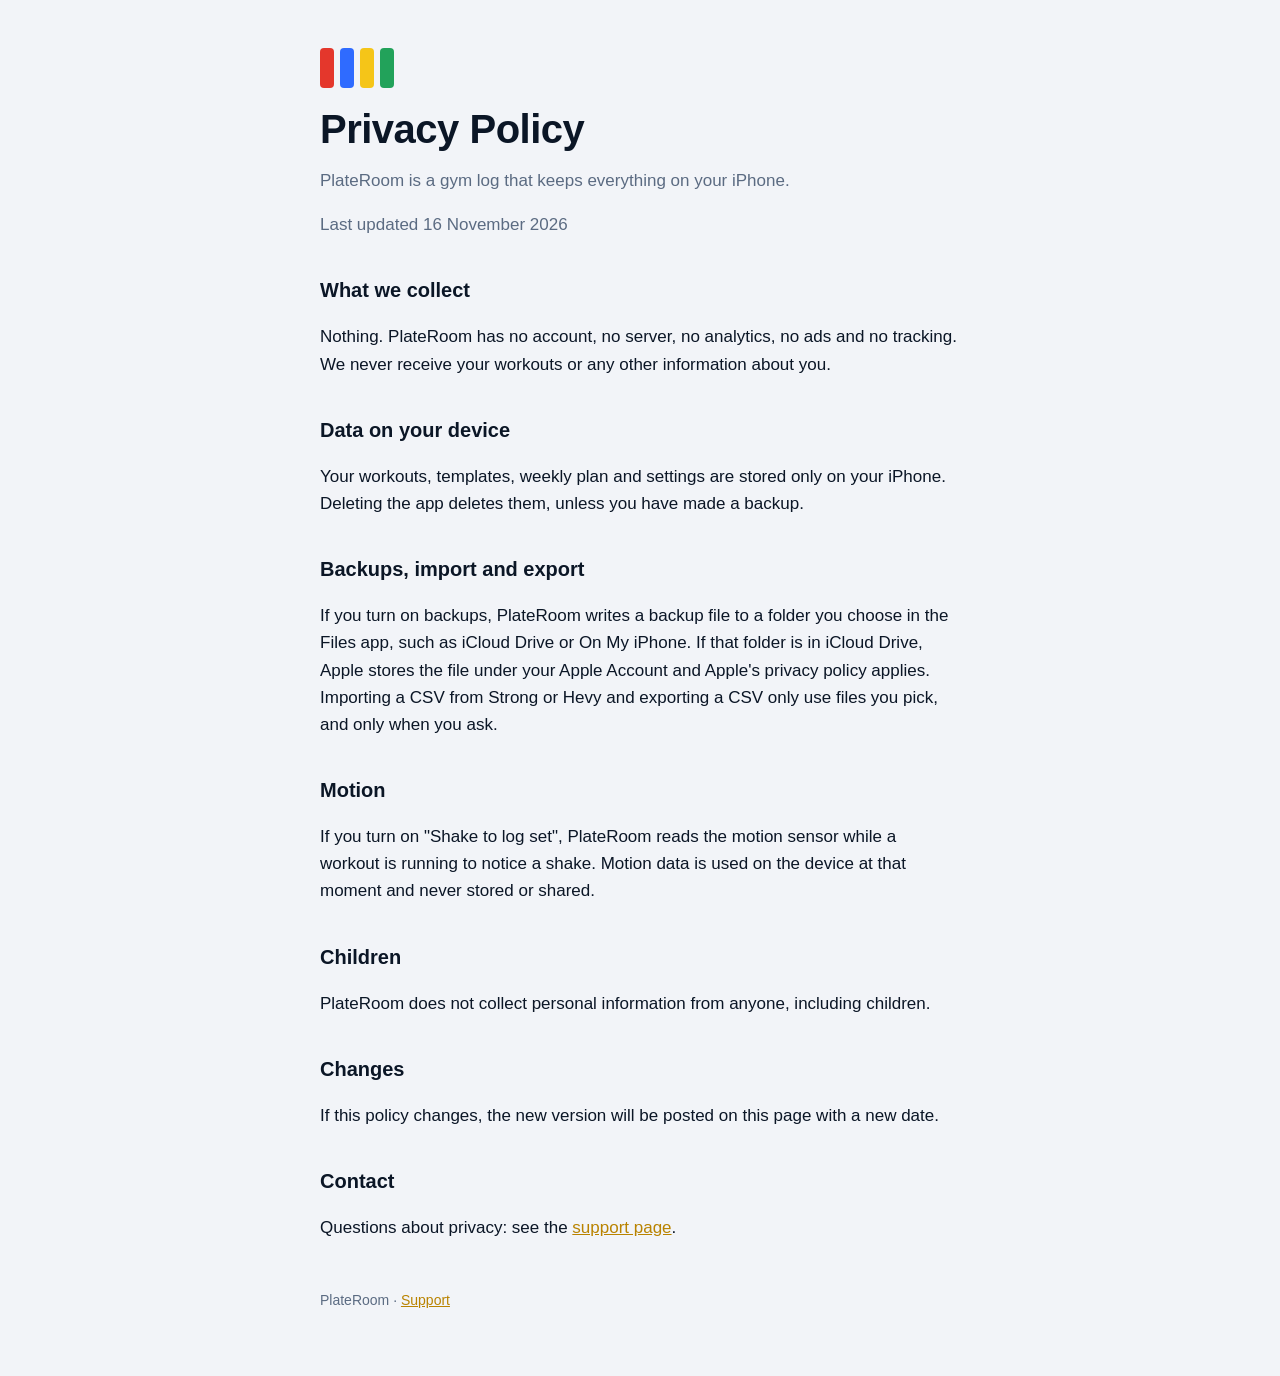
==== privacy.html @ a62b3860 "Add PlateRoom privacy policy and support pages" ====
<!doctype html>
<html lang="en">
<head>
<meta charset="utf-8">
<meta name="viewport" content="width=device-width, initial-scale=1, viewport-fit=cover">
<title>PlateRoom Privacy Policy</title>
<link rel="stylesheet" href="style.css">
</head>
<body>
<main>
<div class="plates" aria-hidden="true"><span style="background:#E4372C"></span><span style="background:#2F6BFF"></span><span style="background:#F5C518"></span><span style="background:#22A25A"></span></div>
<h1>Privacy Policy</h1>
<p class="lede">PlateRoom is a gym log that keeps everything on your iPhone.</p>
<p class="updated">Last updated 16 November 2026</p>

<h2>What we collect</h2>
<p>Nothing. PlateRoom has no account, no server, no analytics, no ads and no tracking. We never receive your workouts or any other information about you.</p>

<h2>Data on your device</h2>
<p>Your workouts, templates, weekly plan and settings are stored only on your iPhone. Deleting the app deletes them, unless you have made a backup.</p>

<h2>Backups, import and export</h2>
<p>If you turn on backups, PlateRoom writes a backup file to a folder you choose in the Files app, such as iCloud Drive or On My iPhone. If that folder is in iCloud Drive, Apple stores the file under your Apple Account and Apple's privacy policy applies. Importing a CSV from Strong or Hevy and exporting a CSV only use files you pick, and only when you ask.</p>

<h2>Motion</h2>
<p>If you turn on "Shake to log set", PlateRoom reads the motion sensor while a workout is running to notice a shake. Motion data is used on the device at that moment and never stored or shared.</p>

<h2>Children</h2>
<p>PlateRoom does not collect personal information from anyone, including children.</p>

<h2>Changes</h2>
<p>If this policy changes, the new version will be posted on this page with a new date.</p>

<h2>Contact</h2>
<p>Questions about privacy: see the <a href="support.html">support page</a>.</p>
<footer>PlateRoom · <a href="support.html">Support</a></footer>
</main>
</body>
</html>
---- style.css ----
:root { --bg: #0B1626; --card: #13233A; --ink: #F2F5FA; --muted: #8EA0BA; --gold: #FFC83D; --line: #22344F; color-scheme: dark; }
@media (prefers-color-scheme: light) {
  :root { --bg: #F2F4F8; --card: #FFFFFF; --ink: #0B1626; --muted: #5B6B82; --gold: #B98300; --line: #D5DCE6; color-scheme: light; }
}
* { box-sizing: border-box; }
body { margin: 0; background: var(--bg); color: var(--ink); font: 17px/1.6 -apple-system, BlinkMacSystemFont, "Segoe UI", sans-serif; }
main { max-width: 680px; margin: 0 auto; padding: 48px max(20px, env(safe-area-inset-left)) 64px; }
.plates { display: flex; gap: 6px; margin-bottom: 20px; }
.plates span { width: 14px; height: 40px; border-radius: 4px; }
h1 { font-size: 40px; line-height: 1.05; margin: 0 0 8px; font-stretch: condensed; font-weight: 900; letter-spacing: -0.5px; }
h2 { font-size: 20px; margin: 36px 0 8px; }
p, li { color: var(--ink); }
.lede, .updated { color: var(--muted); }
a { color: var(--gold); }
.card { background: var(--card); border: 1px solid var(--line); border-radius: 16px; padding: 4px 20px; margin-top: 20px; }
footer { margin-top: 48px; color: var(--muted); font-size: 14px; }
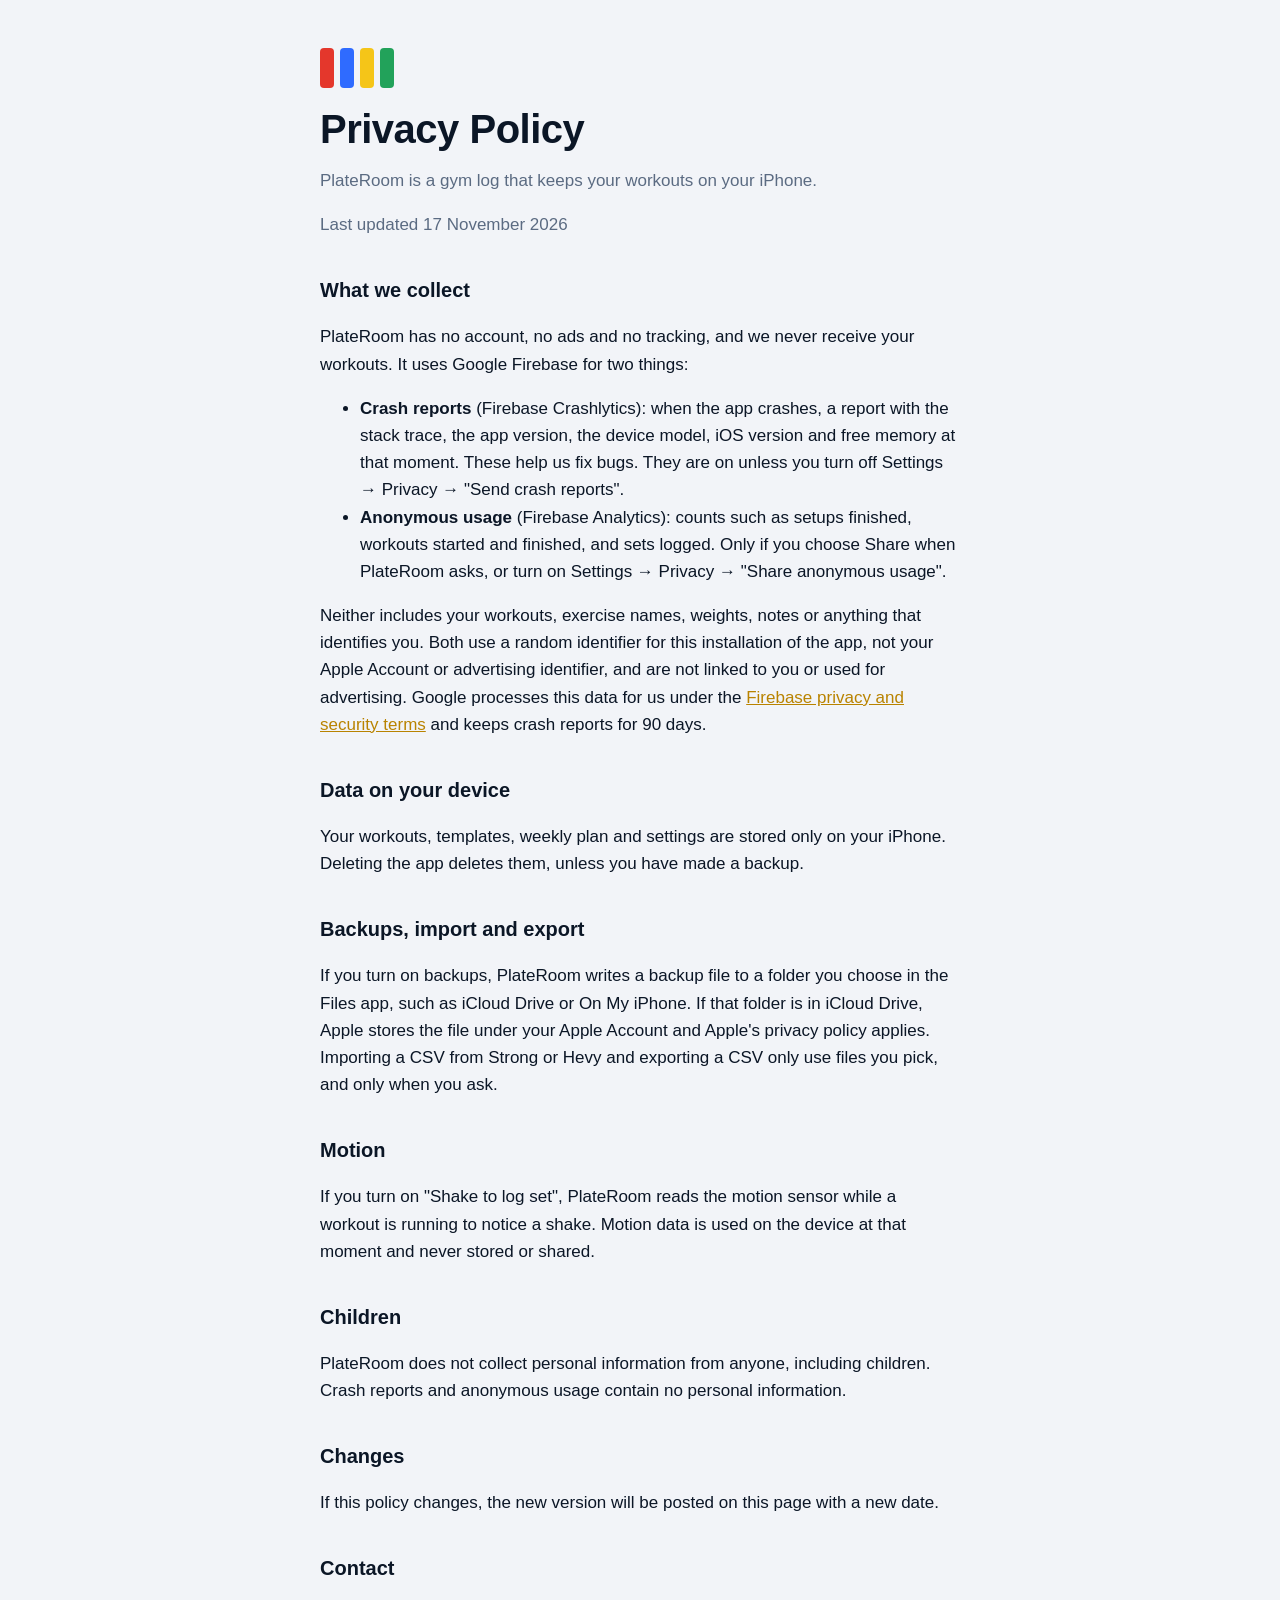
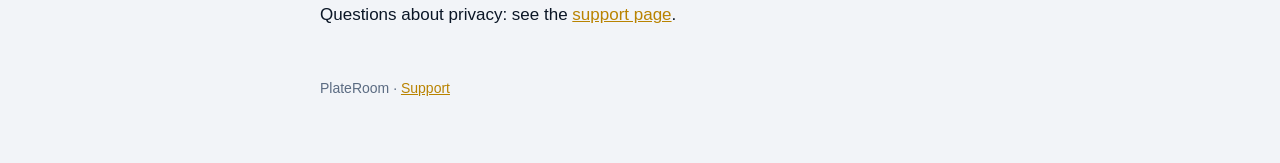
==== commit f8f33e6a: "Privacy policy: Firebase crash reports and opt-in anonymous usage Landing page: your workouts stay o" ====
--- a/privacy.html
+++ b/privacy.html
@@ -10,11 +10,16 @@
 <main>
 <div class="plates" aria-hidden="true"><span style="background:#E4372C"></span><span style="background:#2F6BFF"></span><span style="background:#F5C518"></span><span style="background:#22A25A"></span></div>
 <h1>Privacy Policy</h1>
-<p class="lede">PlateRoom is a gym log that keeps everything on your iPhone.</p>
-<p class="updated">Last updated 16 November 2026</p>
+<p class="lede">PlateRoom is a gym log that keeps your workouts on your iPhone.</p>
+<p class="updated">Last updated 17 November 2026</p>
 
 <h2>What we collect</h2>
-<p>Nothing. PlateRoom has no account, no server, no analytics, no ads and no tracking. We never receive your workouts or any other information about you.</p>
+<p>PlateRoom has no account, no ads and no tracking, and we never receive your workouts. It uses Google Firebase for two things:</p>
+<ul>
+<li><strong>Crash reports</strong> (Firebase Crashlytics): when the app crashes, a report with the stack trace, the app version, the device model, iOS version and free memory at that moment. These help us fix bugs. They are on unless you turn off Settings → Privacy → "Send crash reports".</li>
+<li><strong>Anonymous usage</strong> (Firebase Analytics): counts such as setups finished, workouts started and finished, and sets logged. Only if you choose Share when PlateRoom asks, or turn on Settings → Privacy → "Share anonymous usage".</li>
+</ul>
+<p>Neither includes your workouts, exercise names, weights, notes or anything that identifies you. Both use a random identifier for this installation of the app, not your Apple Account or advertising identifier, and are not linked to you or used for advertising. Google processes this data for us under the <a href="https://firebase.google.com/support/privacy">Firebase privacy and security terms</a> and keeps crash reports for 90 days.</p>
 
 <h2>Data on your device</h2>
 <p>Your workouts, templates, weekly plan and settings are stored only on your iPhone. Deleting the app deletes them, unless you have made a backup.</p>
@@ -26,7 +31,7 @@
 <p>If you turn on "Shake to log set", PlateRoom reads the motion sensor while a workout is running to notice a shake. Motion data is used on the device at that moment and never stored or shared.</p>
 
 <h2>Children</h2>
-<p>PlateRoom does not collect personal information from anyone, including children.</p>
+<p>PlateRoom does not collect personal information from anyone, including children. Crash reports and anonymous usage contain no personal information.</p>
 
 <h2>Changes</h2>
 <p>If this policy changes, the new version will be posted on this page with a new date.</p>
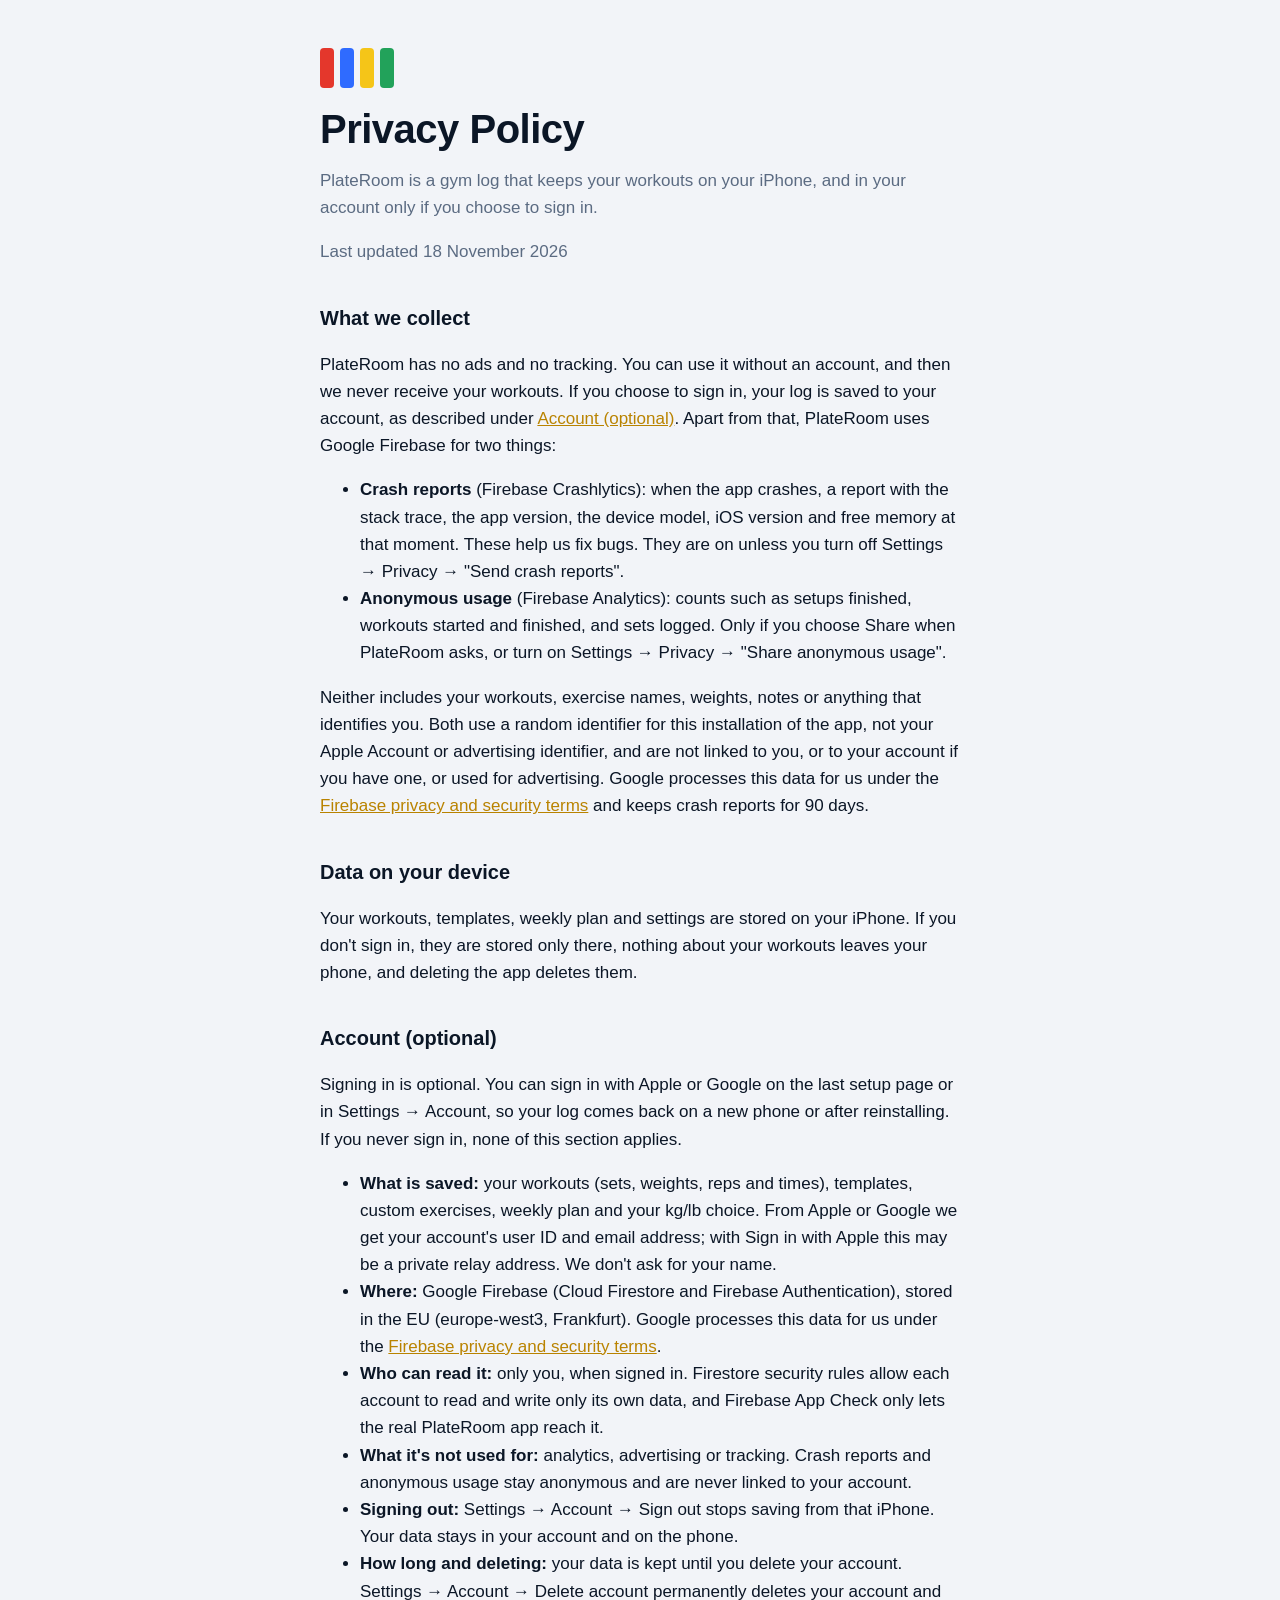
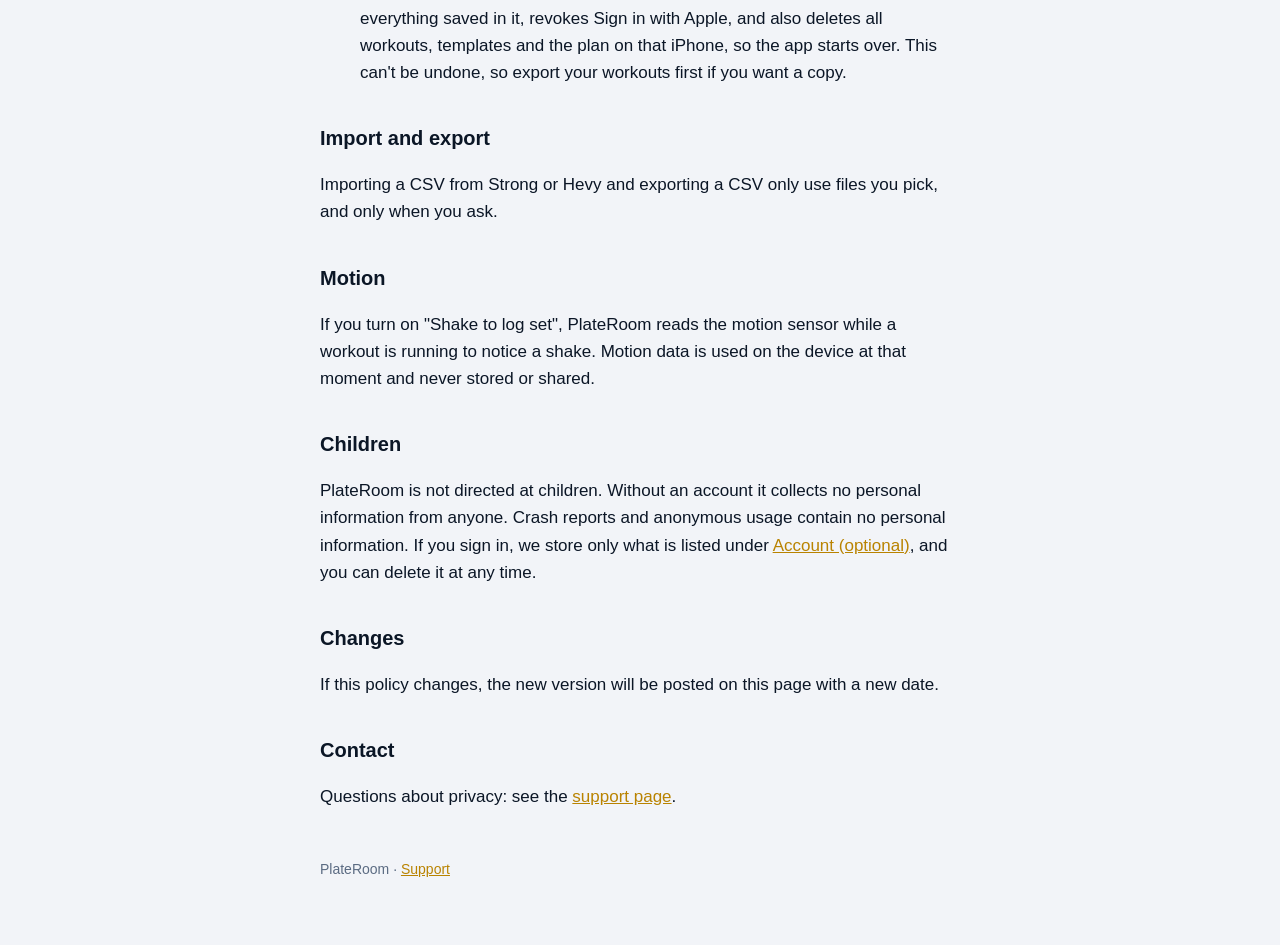
==== commit 9f51d6ef: "Privacy policy: optional account with Firebase sync Add an "Account (optional)" section: what is sav" ====
--- a/privacy.html
+++ b/privacy.html
@@ -10,28 +10,39 @@
 <main>
 <div class="plates" aria-hidden="true"><span style="background:#E4372C"></span><span style="background:#2F6BFF"></span><span style="background:#F5C518"></span><span style="background:#22A25A"></span></div>
 <h1>Privacy Policy</h1>
-<p class="lede">PlateRoom is a gym log that keeps your workouts on your iPhone.</p>
-<p class="updated">Last updated 17 November 2026</p>
+<p class="lede">PlateRoom is a gym log that keeps your workouts on your iPhone, and in your account only if you choose to sign in.</p>
+<p class="updated">Last updated 18 November 2026</p>
 
 <h2>What we collect</h2>
-<p>PlateRoom has no account, no ads and no tracking, and we never receive your workouts. It uses Google Firebase for two things:</p>
+<p>PlateRoom has no ads and no tracking. You can use it without an account, and then we never receive your workouts. If you choose to sign in, your log is saved to your account, as described under <a href="#account">Account (optional)</a>. Apart from that, PlateRoom uses Google Firebase for two things:</p>
 <ul>
 <li><strong>Crash reports</strong> (Firebase Crashlytics): when the app crashes, a report with the stack trace, the app version, the device model, iOS version and free memory at that moment. These help us fix bugs. They are on unless you turn off Settings → Privacy → "Send crash reports".</li>
 <li><strong>Anonymous usage</strong> (Firebase Analytics): counts such as setups finished, workouts started and finished, and sets logged. Only if you choose Share when PlateRoom asks, or turn on Settings → Privacy → "Share anonymous usage".</li>
 </ul>
-<p>Neither includes your workouts, exercise names, weights, notes or anything that identifies you. Both use a random identifier for this installation of the app, not your Apple Account or advertising identifier, and are not linked to you or used for advertising. Google processes this data for us under the <a href="https://firebase.google.com/support/privacy">Firebase privacy and security terms</a> and keeps crash reports for 90 days.</p>
+<p>Neither includes your workouts, exercise names, weights, notes or anything that identifies you. Both use a random identifier for this installation of the app, not your Apple Account or advertising identifier, and are not linked to you, or to your account if you have one, or used for advertising. Google processes this data for us under the <a href="https://firebase.google.com/support/privacy">Firebase privacy and security terms</a> and keeps crash reports for 90 days.</p>
 
 <h2>Data on your device</h2>
-<p>Your workouts, templates, weekly plan and settings are stored only on your iPhone. Deleting the app deletes them, unless you have made a backup.</p>
+<p>Your workouts, templates, weekly plan and settings are stored on your iPhone. If you don't sign in, they are stored only there, nothing about your workouts leaves your phone, and deleting the app deletes them.</p>
 
-<h2>Backups, import and export</h2>
-<p>If you turn on backups, PlateRoom writes a backup file to a folder you choose in the Files app, such as iCloud Drive or On My iPhone. If that folder is in iCloud Drive, Apple stores the file under your Apple Account and Apple's privacy policy applies. Importing a CSV from Strong or Hevy and exporting a CSV only use files you pick, and only when you ask.</p>
+<h2 id="account">Account (optional)</h2>
+<p>Signing in is optional. You can sign in with Apple or Google on the last setup page or in Settings → Account, so your log comes back on a new phone or after reinstalling. If you never sign in, none of this section applies.</p>
+<ul>
+<li><strong>What is saved:</strong> your workouts (sets, weights, reps and times), templates, custom exercises, weekly plan and your kg/lb choice. From Apple or Google we get your account's user ID and email address; with Sign in with Apple this may be a private relay address. We don't ask for your name.</li>
+<li><strong>Where:</strong> Google Firebase (Cloud Firestore and Firebase Authentication), stored in the EU (europe-west3, Frankfurt). Google processes this data for us under the <a href="https://firebase.google.com/support/privacy">Firebase privacy and security terms</a>.</li>
+<li><strong>Who can read it:</strong> only you, when signed in. Firestore security rules allow each account to read and write only its own data, and Firebase App Check only lets the real PlateRoom app reach it.</li>
+<li><strong>What it's not used for:</strong> analytics, advertising or tracking. Crash reports and anonymous usage stay anonymous and are never linked to your account.</li>
+<li><strong>Signing out:</strong> Settings → Account → Sign out stops saving from that iPhone. Your data stays in your account and on the phone.</li>
+<li><strong>How long and deleting:</strong> your data is kept until you delete your account. Settings → Account → Delete account permanently deletes your account and everything saved in it, revokes Sign in with Apple, and also deletes all workouts, templates and the plan on that iPhone, so the app starts over. This can't be undone, so export your workouts first if you want a copy.</li>
+</ul>
+
+<h2>Import and export</h2>
+<p>Importing a CSV from Strong or Hevy and exporting a CSV only use files you pick, and only when you ask.</p>
 
 <h2>Motion</h2>
 <p>If you turn on "Shake to log set", PlateRoom reads the motion sensor while a workout is running to notice a shake. Motion data is used on the device at that moment and never stored or shared.</p>
 
 <h2>Children</h2>
-<p>PlateRoom does not collect personal information from anyone, including children. Crash reports and anonymous usage contain no personal information.</p>
+<p>PlateRoom is not directed at children. Without an account it collects no personal information from anyone. Crash reports and anonymous usage contain no personal information. If you sign in, we store only what is listed under <a href="#account">Account (optional)</a>, and you can delete it at any time.</p>
 
 <h2>Changes</h2>
 <p>If this policy changes, the new version will be posted on this page with a new date.</p>
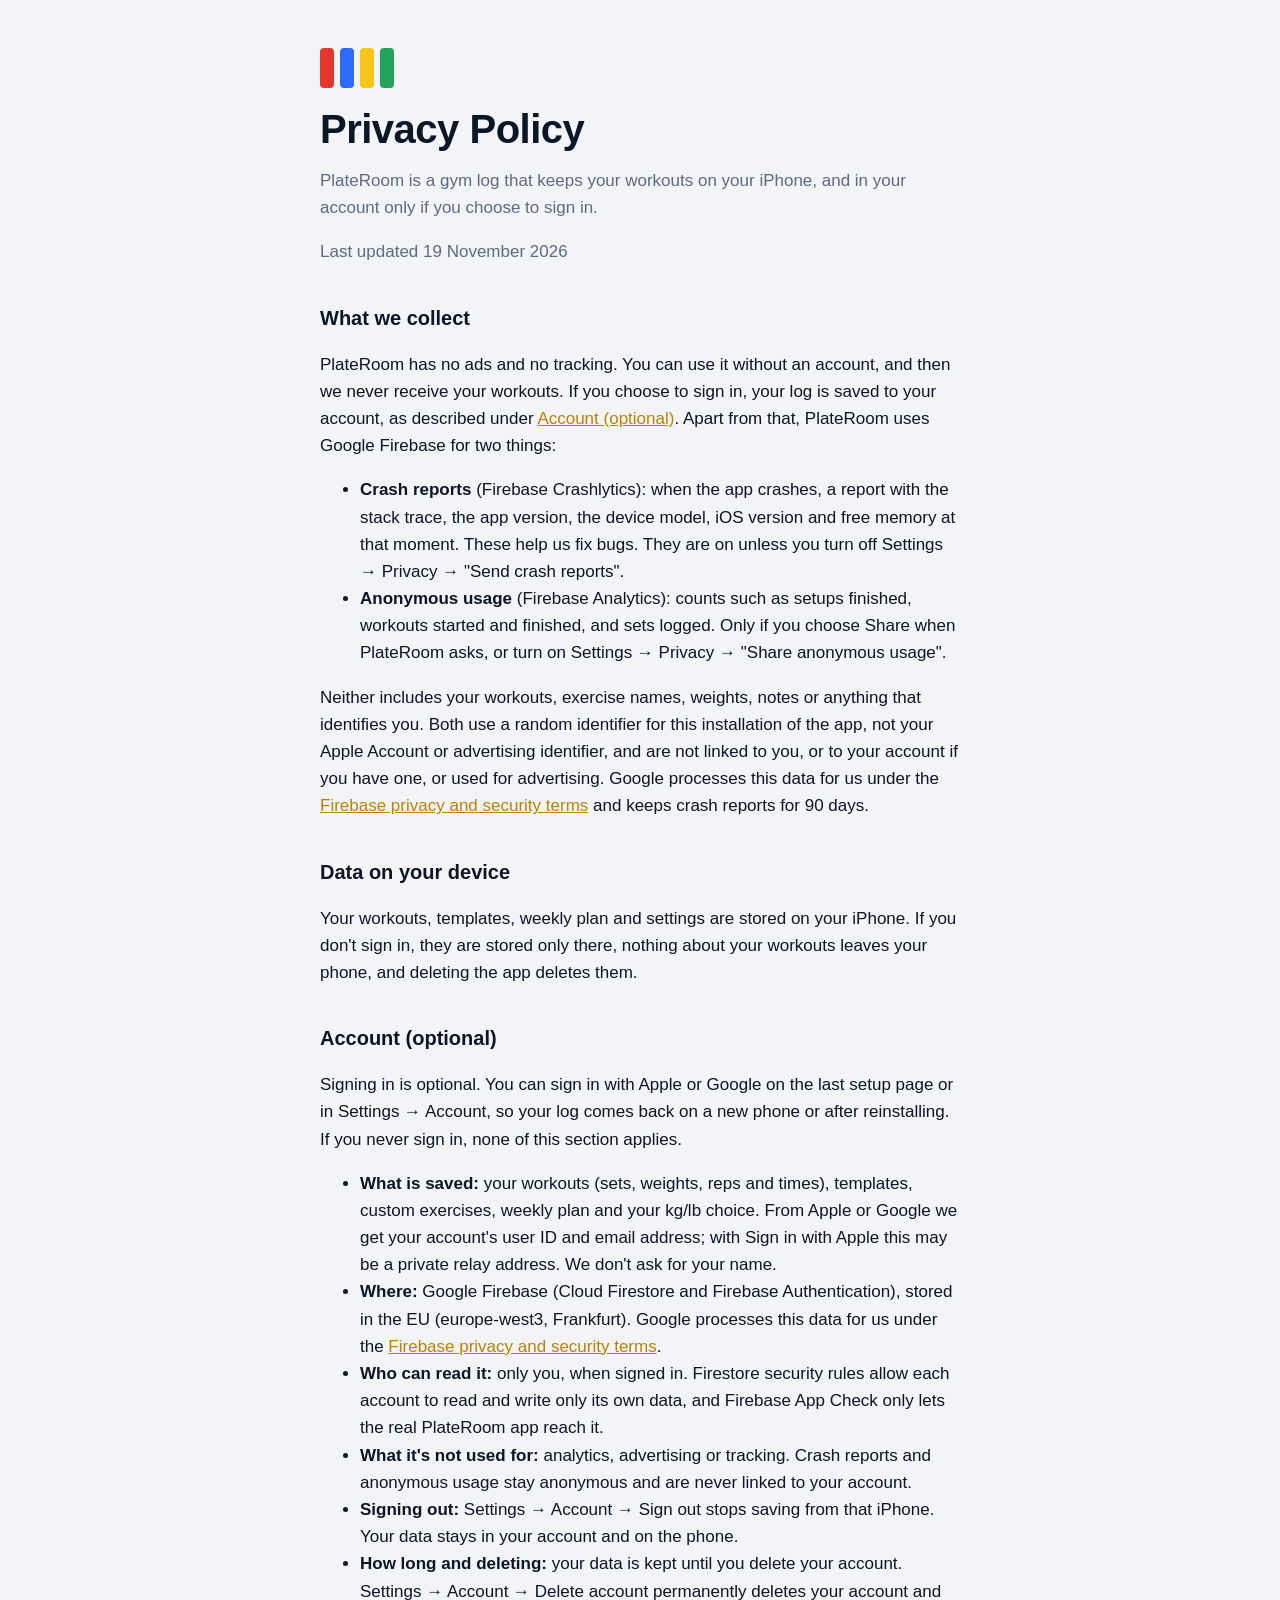
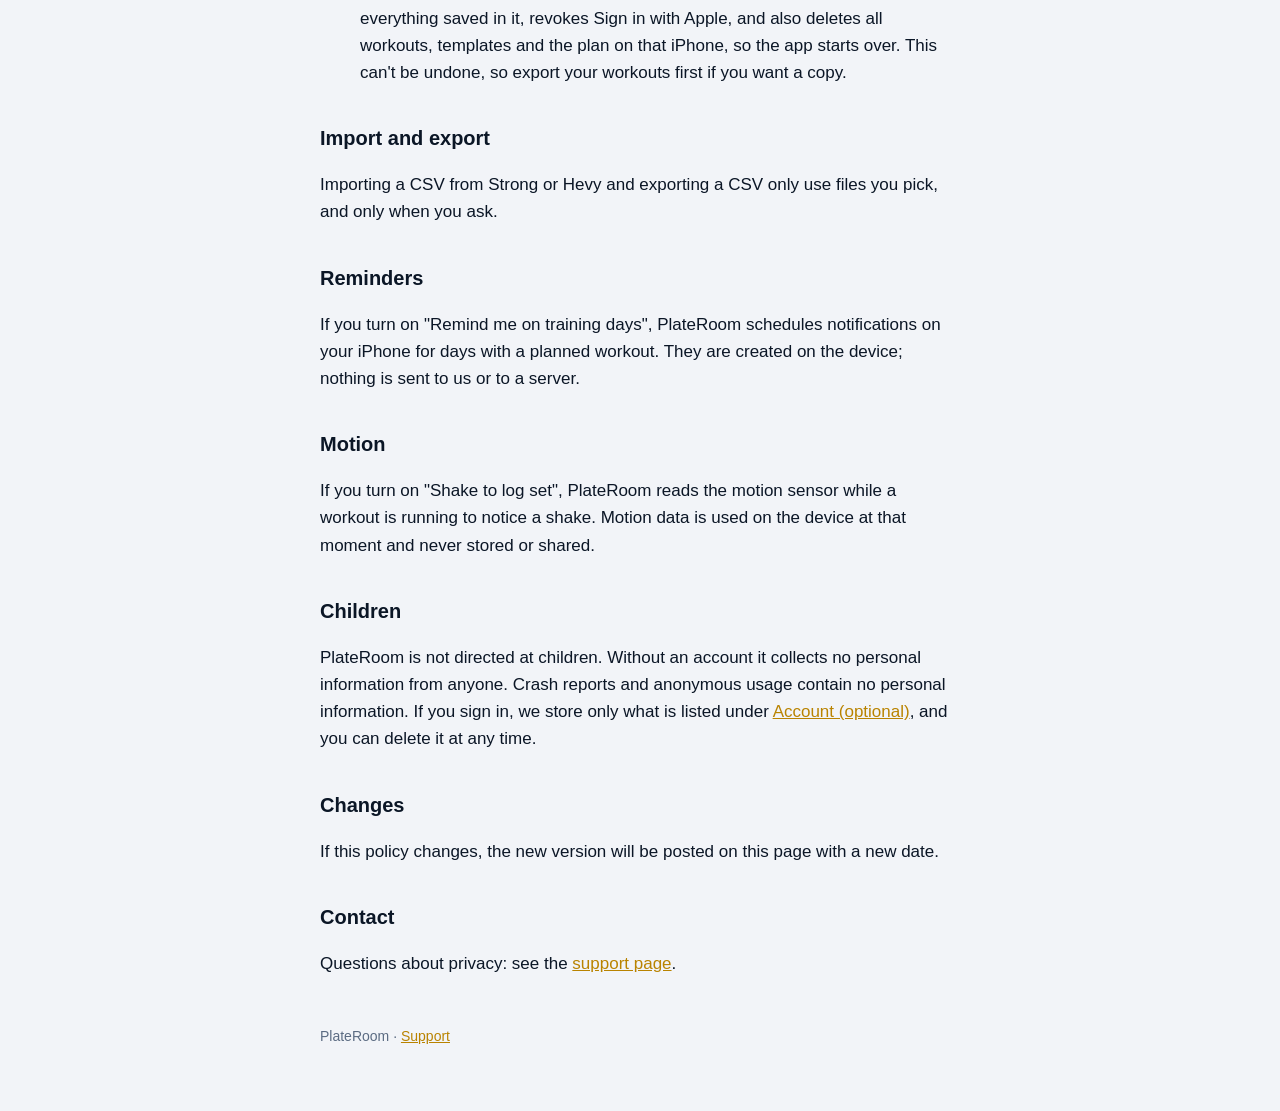
==== commit 11f255b6: "Privacy policy: training-day reminders Reminders are local notifications created on the iPhone; noth" ====
--- a/privacy.html
+++ b/privacy.html
@@ -11,7 +11,7 @@
 <div class="plates" aria-hidden="true"><span style="background:#E4372C"></span><span style="background:#2F6BFF"></span><span style="background:#F5C518"></span><span style="background:#22A25A"></span></div>
 <h1>Privacy Policy</h1>
 <p class="lede">PlateRoom is a gym log that keeps your workouts on your iPhone, and in your account only if you choose to sign in.</p>
-<p class="updated">Last updated 18 November 2026</p>
+<p class="updated">Last updated 19 November 2026</p>
 
 <h2>What we collect</h2>
 <p>PlateRoom has no ads and no tracking. You can use it without an account, and then we never receive your workouts. If you choose to sign in, your log is saved to your account, as described under <a href="#account">Account (optional)</a>. Apart from that, PlateRoom uses Google Firebase for two things:</p>
@@ -38,6 +38,9 @@
 <h2>Import and export</h2>
 <p>Importing a CSV from Strong or Hevy and exporting a CSV only use files you pick, and only when you ask.</p>
 
+<h2>Reminders</h2>
+<p>If you turn on "Remind me on training days", PlateRoom schedules notifications on your iPhone for days with a planned workout. They are created on the device; nothing is sent to us or to a server.</p>
+
 <h2>Motion</h2>
 <p>If you turn on "Shake to log set", PlateRoom reads the motion sensor while a workout is running to notice a shake. Motion data is used on the device at that moment and never stored or shared.</p>
 
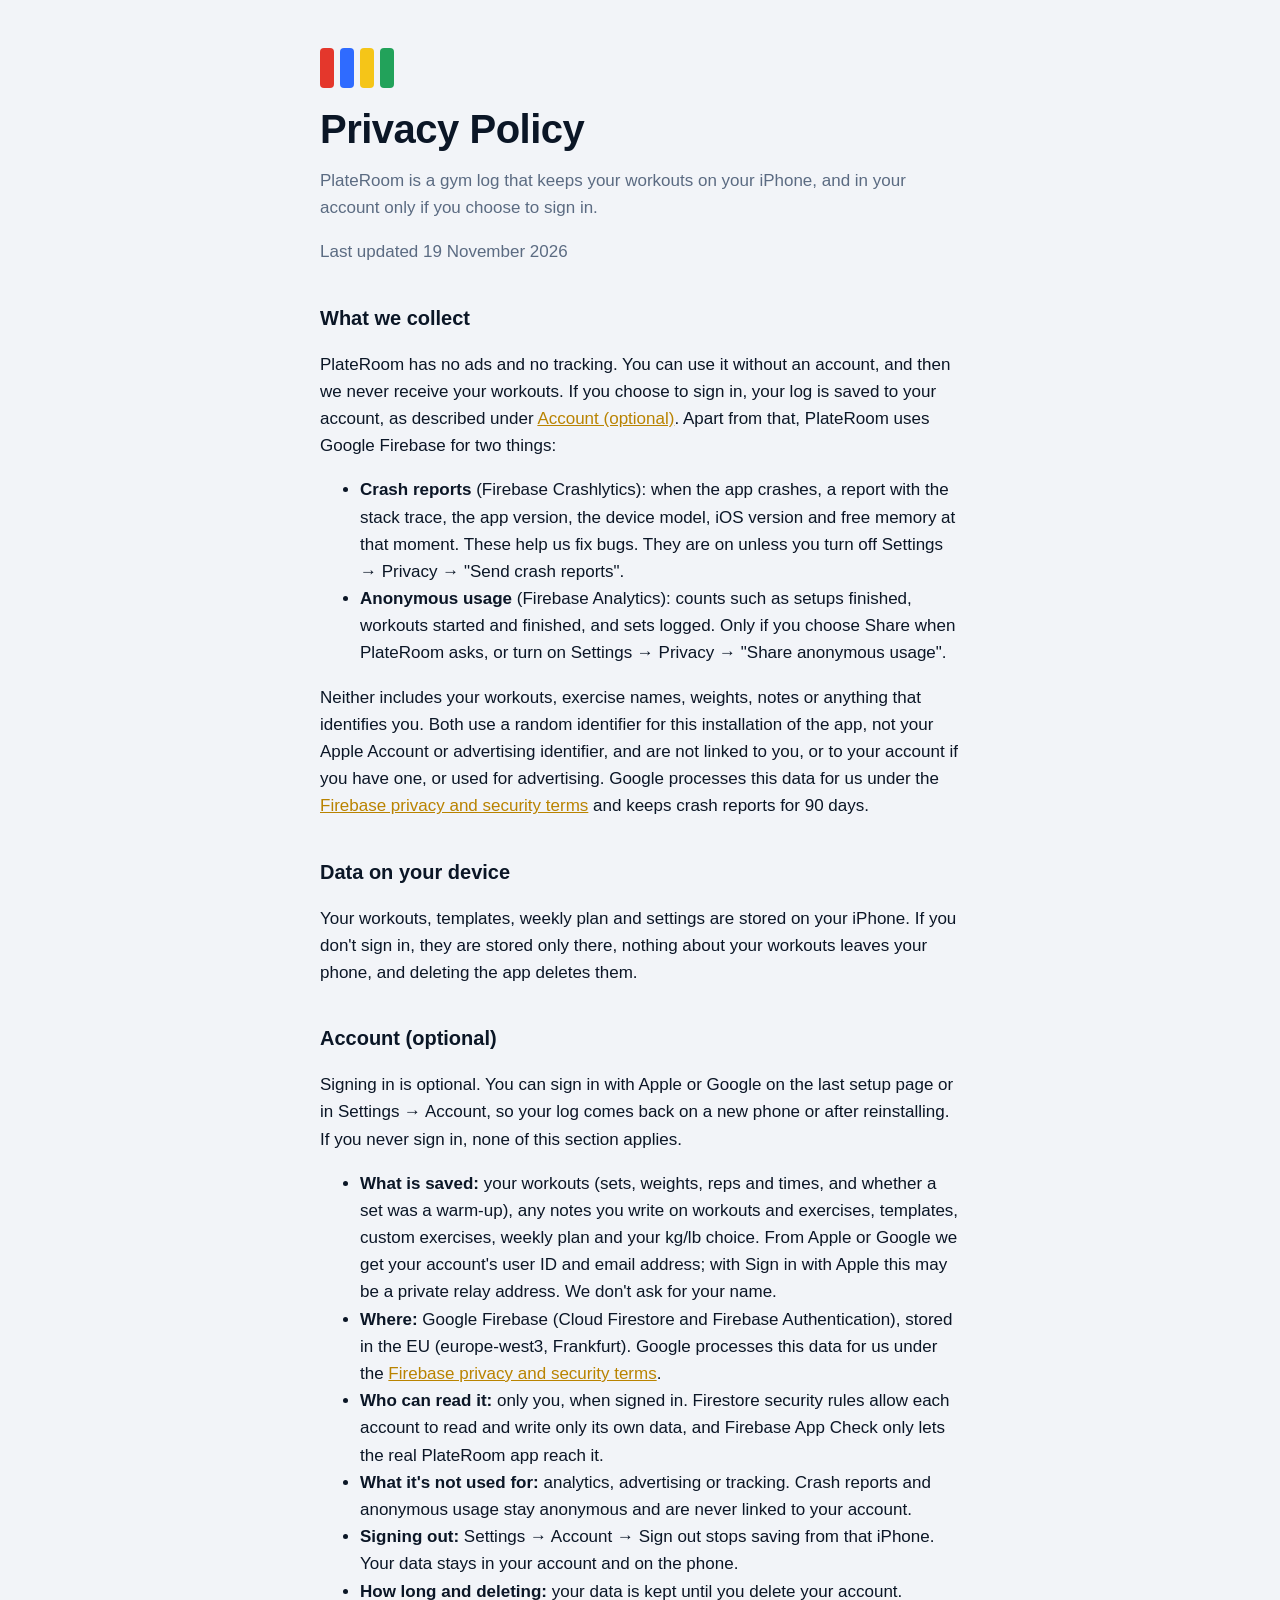
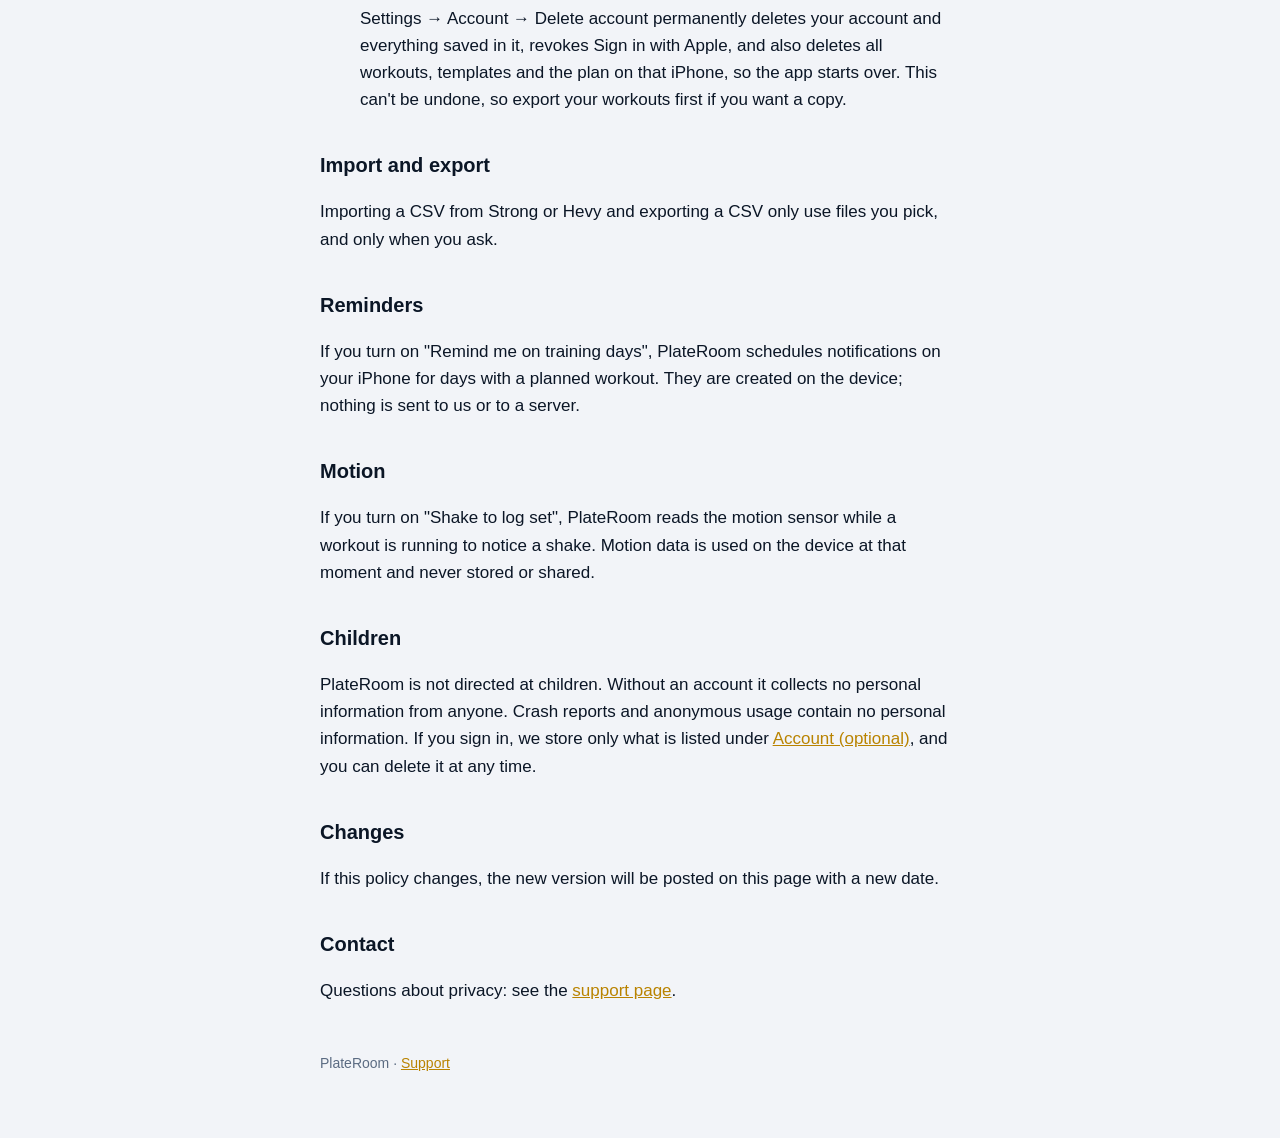
==== commit 63de9e81: "Privacy policy: notes and warm-up sets are saved to the account Co-Authored-By: Claude Opus 5.5 <nor" ====
--- a/privacy.html
+++ b/privacy.html
@@ -27,7 +27,7 @@
 <h2 id="account">Account (optional)</h2>
 <p>Signing in is optional. You can sign in with Apple or Google on the last setup page or in Settings → Account, so your log comes back on a new phone or after reinstalling. If you never sign in, none of this section applies.</p>
 <ul>
-<li><strong>What is saved:</strong> your workouts (sets, weights, reps and times), templates, custom exercises, weekly plan and your kg/lb choice. From Apple or Google we get your account's user ID and email address; with Sign in with Apple this may be a private relay address. We don't ask for your name.</li>
+<li><strong>What is saved:</strong> your workouts (sets, weights, reps and times, and whether a set was a warm-up), any notes you write on workouts and exercises, templates, custom exercises, weekly plan and your kg/lb choice. From Apple or Google we get your account's user ID and email address; with Sign in with Apple this may be a private relay address. We don't ask for your name.</li>
 <li><strong>Where:</strong> Google Firebase (Cloud Firestore and Firebase Authentication), stored in the EU (europe-west3, Frankfurt). Google processes this data for us under the <a href="https://firebase.google.com/support/privacy">Firebase privacy and security terms</a>.</li>
 <li><strong>Who can read it:</strong> only you, when signed in. Firestore security rules allow each account to read and write only its own data, and Firebase App Check only lets the real PlateRoom app reach it.</li>
 <li><strong>What it's not used for:</strong> analytics, advertising or tracking. Crash reports and anonymous usage stay anonymous and are never linked to your account.</li>
